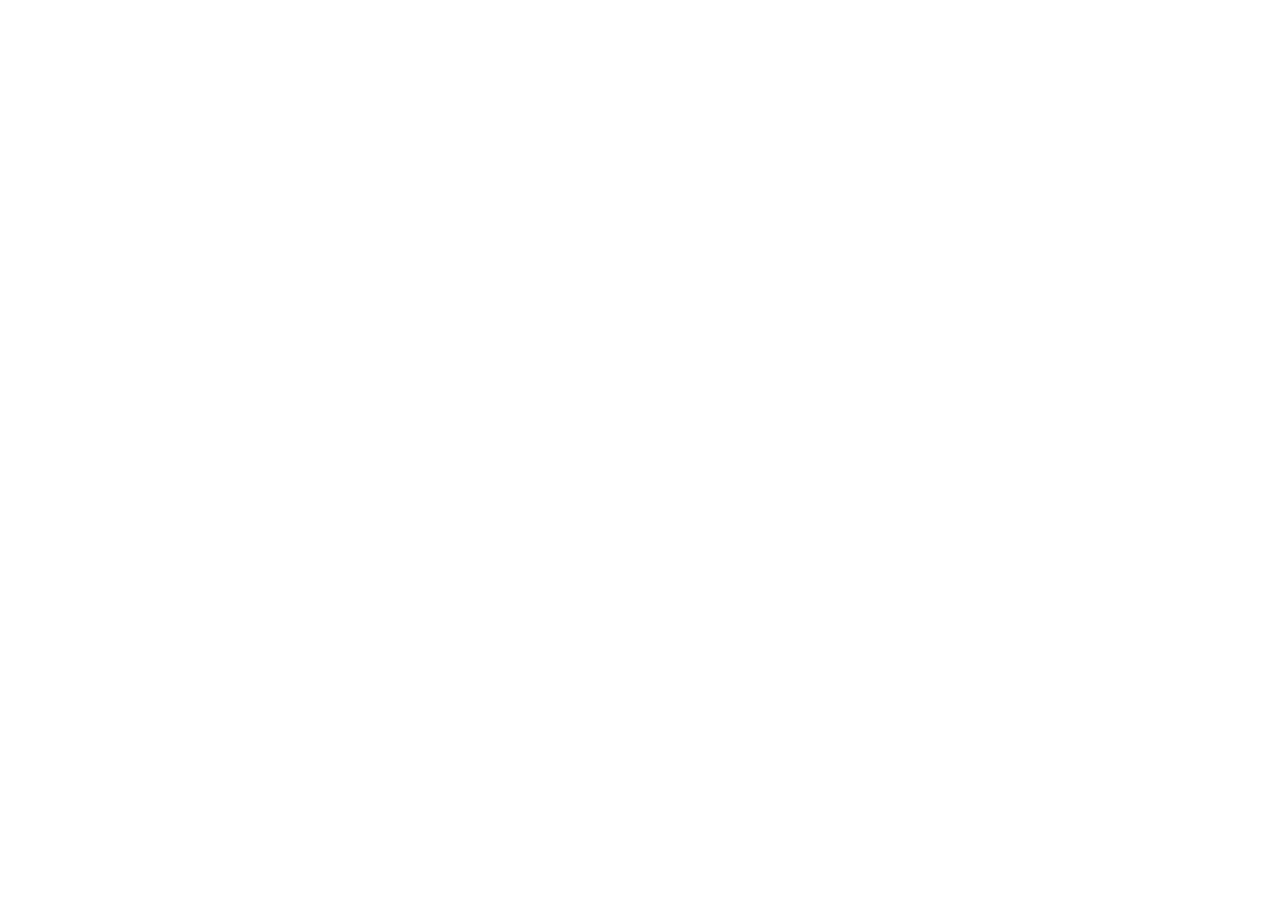
==== index.html @ 1e5301d8 "Build ClassMate student planner app" ====
<!doctype html>
<html lang="en">
  <head>
    <meta charset="utf-8">
    <meta name="viewport" content="width=device-width, initial-scale=1">
    <meta name="theme-color" content="#2f6f73">
    <title>ClassMate</title>
    <link rel="preconnect" href="https://fonts.googleapis.com">
    <link rel="preconnect" href="https://fonts.gstatic.com" crossorigin>
    <link href="https://fonts.googleapis.com/css2?family=Atkinson+Hyperlegible:wght@400;700&family=Plus+Jakarta+Sans:wght@500;600;700;800&display=swap" rel="stylesheet">
    <link rel="manifest" href="manifest.json">
    <link rel="stylesheet" href="styles.v13.css">
  </head>
  <body>
    <div id="app"></div>
    <script src="app.v13.js"></script>
    <script>
      if ("serviceWorker" in navigator) {
        navigator.serviceWorker.register("service-worker.js").then((registration) => registration.update());
      }
    </script>
  </body>
</html>
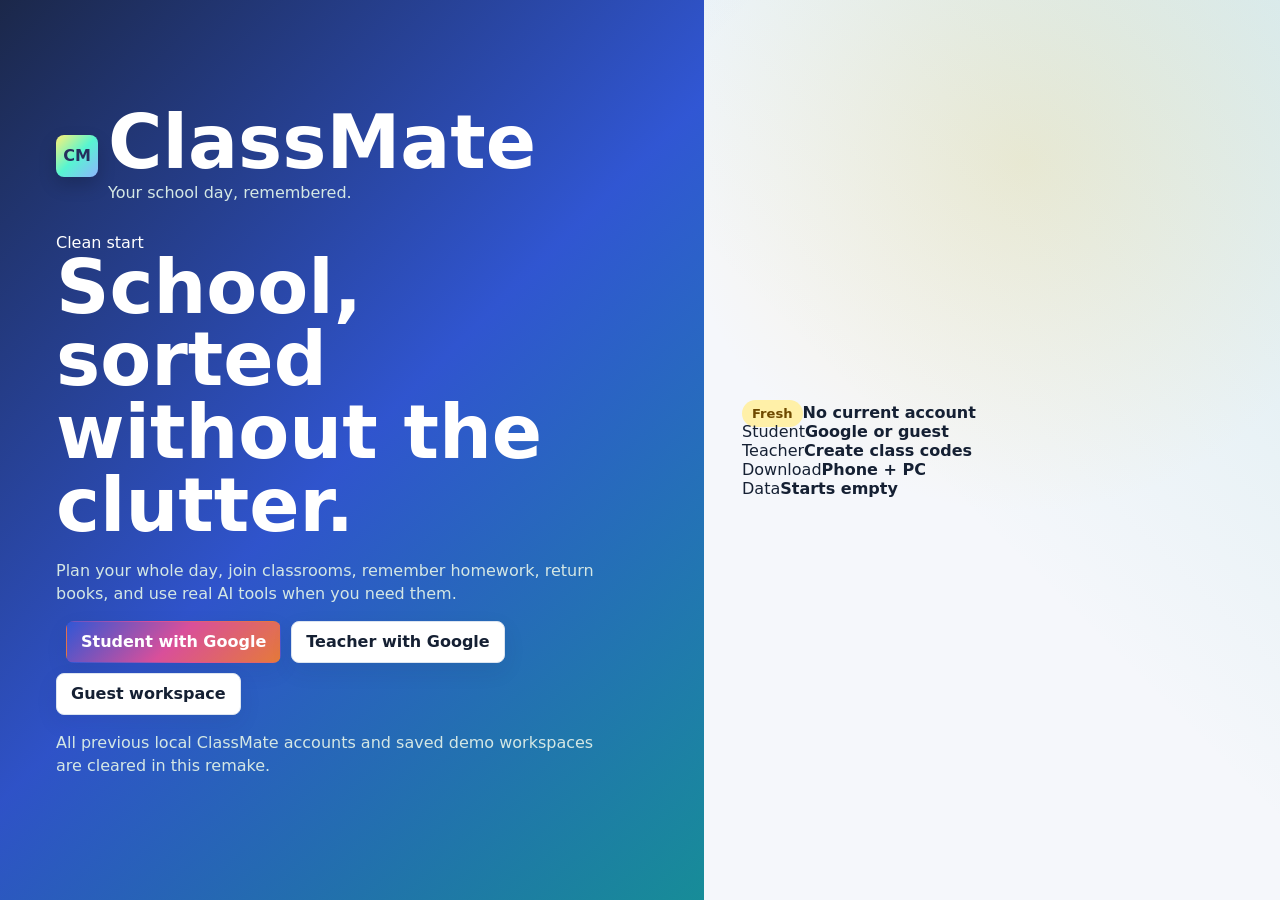
==== commit 8915999a: "Consolidate to canonical files and remove version-suffix sprawl The repo had accumulated a copy of e" ====
--- a/index.html
+++ b/index.html
@@ -3,21 +3,17 @@
   <head>
     <meta charset="utf-8">
     <meta name="viewport" content="width=device-width, initial-scale=1">
-    <meta name="theme-color" content="#2f6f73">
+    <meta name="theme-color" content="#0e6f74">
     <title>ClassMate</title>
     <link rel="preconnect" href="https://fonts.googleapis.com">
     <link rel="preconnect" href="https://fonts.gstatic.com" crossorigin>
     <link href="https://fonts.googleapis.com/css2?family=Atkinson+Hyperlegible:wght@400;700&family=Plus+Jakarta+Sans:wght@500;600;700;800&display=swap" rel="stylesheet">
     <link rel="manifest" href="manifest.json">
-    <link rel="stylesheet" href="styles.v13.css">
+    <link rel="stylesheet" href="styles.css">
   </head>
   <body>
     <div id="app"></div>
-    <script src="app.v13.js"></script>
-    <script>
-      if ("serviceWorker" in navigator) {
-        navigator.serviceWorker.register("service-worker.js").then((registration) => registration.update());
-      }
-    </script>
+    <script src="https://accounts.google.com/gsi/client" async defer></script>
+    <script src="app.js"></script>
   </body>
 </html>
--- a/styles.css
+++ b/styles.css
@@ -0,0 +1,744 @@
+:root {
+  --bg: #f5f7fb;
+  --paper: #ffffff;
+  --ink: #152033;
+  --muted: #667085;
+  --line: #dbe4f0;
+  --teal: #159a9c;
+  --teal-soft: #def7f3;
+  --coral: #e85d75;
+  --gold: #f5c542;
+  --blue: #3157d5;
+  --green: #1f9d68;
+  --lilac: #7357d8;
+  --pink: #d94f9a;
+  --orange: #e57a3a;
+  --shadow: 0 18px 38px rgba(24, 36, 58, 0.13);
+  --soft-shadow: 0 8px 22px rgba(24, 36, 58, 0.08);
+}
+
+* {
+  box-sizing: border-box;
+}
+
+body {
+  margin: 0;
+  min-height: 100vh;
+  background:
+    linear-gradient(135deg, rgba(49, 87, 213, 0.12), transparent 35%),
+    linear-gradient(225deg, rgba(21, 154, 156, 0.12), transparent 38%),
+    radial-gradient(circle at 80% 18%, rgba(245, 197, 66, 0.2), transparent 22rem),
+    var(--bg);
+  color: var(--ink);
+  font-family: "Plus Jakarta Sans", "Atkinson Hyperlegible", ui-sans-serif, system-ui, -apple-system, BlinkMacSystemFont, "Segoe UI", sans-serif;
+}
+
+button, input, select, textarea {
+  font: inherit;
+}
+
+button {
+  cursor: pointer;
+}
+
+.app {
+  min-height: 100vh;
+}
+
+.shell {
+  display: grid;
+  grid-template-columns: 230px minmax(0, 1fr);
+  min-height: 100vh;
+}
+
+.sidebar {
+  position: sticky;
+  top: 0;
+  height: 100vh;
+  padding: 20px 14px;
+  background:
+    linear-gradient(180deg, #17213c 0%, #29428f 52%, #137d82 100%);
+  color: #f7fbf8;
+}
+
+.brand {
+  display: flex;
+  align-items: center;
+  gap: 10px;
+  margin-bottom: 28px;
+}
+
+.logo {
+  display: grid;
+  place-items: center;
+  width: 42px;
+  height: 42px;
+  border-radius: 8px;
+  background: linear-gradient(135deg, #fff176, #57f5d1, #8eb5ff);
+  color: #25305d;
+  font-weight: 900;
+  box-shadow: 0 8px 18px rgba(0, 0, 0, 0.18);
+}
+
+.brand h1 {
+  margin: 0;
+  font-size: 1.18rem;
+}
+
+.brand p {
+  margin: 2px 0 0;
+  color: #d7e8ff;
+  font-size: 0.78rem;
+}
+
+.nav {
+  display: grid;
+  gap: 7px;
+}
+
+.nav button {
+  display: flex;
+  align-items: center;
+  justify-content: space-between;
+  width: 100%;
+  min-height: 44px;
+  padding: 10px 11px;
+  border: 0;
+  border-radius: 8px;
+  background: transparent;
+  color: #e5edff;
+  text-align: left;
+}
+
+.nav button.active, .nav button:hover {
+  background: rgba(255, 255, 255, 0.16);
+  color: #fff;
+  box-shadow: inset 0 0 0 1px rgba(255, 255, 255, 0.14);
+}
+
+.badge {
+  min-width: 24px;
+  padding: 2px 7px;
+  border-radius: 999px;
+  background: #fff176;
+  color: #6f4a00;
+  font-size: 0.75rem;
+  font-weight: 800;
+  text-align: center;
+}
+
+.main {
+  padding: 26px;
+}
+
+.topbar {
+  display: flex;
+  align-items: center;
+  justify-content: space-between;
+  gap: 16px;
+  margin-bottom: 22px;
+  padding: 18px;
+  border: 1px solid rgba(255, 255, 255, 0.75);
+  border-radius: 8px;
+  background: rgba(255, 255, 255, 0.72);
+  box-shadow: var(--soft-shadow);
+  backdrop-filter: blur(16px);
+}
+
+.topbar h2 {
+  margin: 0;
+  font-size: clamp(1.45rem, 3vw, 2.2rem);
+  letter-spacing: 0;
+  color: #1d2742;
+}
+
+.topbar p {
+  margin: 5px 0 0;
+  color: var(--muted);
+}
+
+.actions {
+  display: flex;
+  flex-wrap: wrap;
+  gap: 10px;
+}
+
+.btn {
+  min-height: 42px;
+  padding: 10px 14px;
+  border: 1px solid var(--line);
+  border-radius: 8px;
+  background: var(--paper);
+  color: var(--ink);
+  font-weight: 800;
+  box-shadow: var(--soft-shadow);
+  transition: transform 0.14s ease, box-shadow 0.14s ease, border-color 0.14s ease;
+}
+
+.btn:hover {
+  transform: translateY(-1px);
+  border-color: #b8cae6;
+  box-shadow: 0 12px 26px rgba(35, 48, 74, 0.12);
+}
+
+.btn.primary {
+  border-color: transparent;
+  background: linear-gradient(135deg, var(--blue), var(--pink), var(--orange));
+  color: #fff;
+}
+
+.btn.warn {
+  border-color: #f5d5cf;
+  background: #fff0ed;
+  color: #8b3324;
+}
+
+.btn.ghost {
+  background: transparent;
+}
+
+.grid {
+  display: grid;
+  grid-template-columns: repeat(12, minmax(0, 1fr));
+  gap: 18px;
+}
+
+.panel {
+  padding: 20px;
+  border: 1px solid var(--line);
+  border-radius: 8px;
+  background:
+    linear-gradient(180deg, rgba(255, 255, 255, 0.96), rgba(255, 251, 254, 0.94));
+  box-shadow: var(--shadow);
+  backdrop-filter: blur(14px);
+}
+
+.span-8 { grid-column: span 8; }
+.span-6 { grid-column: span 6; }
+.span-4 { grid-column: span 4; }
+.span-12 { grid-column: span 12; }
+
+.panel h3 {
+  margin: 0 0 12px;
+  font-size: 1.05rem;
+  color: #243155;
+}
+
+.muted {
+  color: var(--muted);
+}
+
+.stack {
+  display: grid;
+  gap: 12px;
+}
+
+.item {
+  display: grid;
+  gap: 5px;
+  padding: 13px;
+  border: 1px solid var(--line);
+  border-radius: 8px;
+  background: #ffffff;
+}
+
+.item-button {
+  width: 100%;
+  color: inherit;
+  text-align: left;
+}
+
+.item-button:hover {
+  border-color: #adc4ff;
+  background: #f2f6ff;
+}
+
+.row {
+  display: flex;
+  align-items: center;
+  justify-content: space-between;
+  gap: 12px;
+}
+
+.chips {
+  display: flex;
+  flex-wrap: wrap;
+  gap: 8px;
+}
+
+.chip {
+  padding: 6px 10px;
+  border-radius: 999px;
+  background: var(--teal-soft);
+  color: #205154;
+  font-size: 0.82rem;
+  font-weight: 750;
+}
+
+.chip.gold { background: #fff0a8; color: #6f4a00; }
+.chip.coral { background: #ffe1e7; color: #9d1f35; }
+.chip.blue { background: #e1e9ff; color: #203fa3; }
+.chip.green { background: #ddfbe8; color: #176339; }
+.chip:nth-child(4n) { background: #efe2ff; color: #5b2fad; }
+
+.chip-button {
+  border: 0;
+  appearance: none;
+}
+
+.chip-button.removable {
+  cursor: pointer;
+}
+
+.compact-btn {
+  min-height: 32px;
+  padding: 6px 10px;
+  box-shadow: none;
+}
+
+.hero {
+  display: grid;
+  grid-template-columns: 1.1fr 0.9fr;
+  height: 100svh;
+  min-height: 620px;
+  overflow: hidden;
+}
+
+.hero-copy {
+  display: flex;
+  flex-direction: column;
+  justify-content: center;
+  padding: clamp(24px, 5vw, 56px);
+  background:
+    linear-gradient(135deg, rgba(27, 39, 72, 0.98), rgba(49, 87, 213, 0.9), rgba(21, 154, 156, 0.86)),
+    linear-gradient(45deg, #17213c, #3157d5);
+  color: #fff;
+}
+
+.hero-copy h1 {
+  margin: 0;
+  max-width: 760px;
+  font-size: clamp(2.35rem, 5.8vw, 4.7rem);
+  line-height: 0.98;
+  letter-spacing: 0;
+}
+
+.hero-copy p {
+  max-width: 560px;
+  color: #d4e7e4;
+  font-size: 1rem;
+  line-height: 1.45;
+}
+
+.hero-card {
+  display: grid;
+  align-content: center;
+  gap: 12px;
+  min-height: 0;
+  padding: clamp(18px, 3.5vw, 38px);
+  overflow: hidden;
+}
+
+.hero-card .panel {
+  padding: 16px;
+}
+
+.hero-card .panel h3 {
+  margin-bottom: 10px;
+}
+
+.setup-steps {
+  display: grid;
+  gap: 8px;
+  counter-reset: step;
+}
+
+.setup-steps div {
+  position: relative;
+  padding: 10px 12px 10px 42px;
+  border: 1px solid var(--line);
+  border-radius: 8px;
+  background: var(--paper);
+  font-size: 0.92rem;
+}
+
+.setup-steps div::before {
+  counter-increment: step;
+  content: counter(step);
+  position: absolute;
+  left: 14px;
+  top: 10px;
+  display: grid;
+  place-items: center;
+  width: 22px;
+  height: 22px;
+  border-radius: 999px;
+  background: linear-gradient(135deg, var(--blue), var(--pink), var(--orange));
+  color: #fff;
+  font-size: 0.75rem;
+  font-weight: 850;
+}
+
+.form {
+  display: grid;
+  gap: 12px;
+}
+
+.studio-ai-form {
+  grid-template-columns: minmax(180px, 1.4fr) minmax(130px, 0.8fr) minmax(160px, 1fr) auto;
+  align-items: end;
+}
+
+.submission-form {
+  grid-template-columns: minmax(240px, 1fr) minmax(150px, 220px) auto;
+  align-items: end;
+}
+
+.class-form {
+  grid-template-columns: minmax(180px, 1fr) 110px 110px minmax(120px, 0.7fr) auto;
+  align-items: end;
+}
+
+.file-input {
+  position: absolute;
+  width: 1px;
+  height: 1px;
+  opacity: 0;
+  pointer-events: none;
+}
+
+.material-add {
+  display: grid;
+  grid-template-columns: minmax(0, 1fr) auto;
+  gap: 8px;
+  margin-top: 4px;
+}
+
+.field {
+  display: grid;
+  gap: 6px;
+}
+
+.field label {
+  color: var(--muted);
+  font-size: 0.82rem;
+  font-weight: 800;
+}
+
+.field input, .field select, .field textarea {
+  width: 100%;
+  min-height: 42px;
+  padding: 10px 12px;
+  border: 1px solid var(--line);
+  border-radius: 8px;
+  background: #fff;
+  color: var(--ink);
+  outline: none;
+}
+
+.field input:focus, .field select:focus, .field textarea:focus {
+  border-color: var(--blue);
+  box-shadow: 0 0 0 4px rgba(79, 124, 255, 0.12);
+}
+
+.field textarea {
+  min-height: 86px;
+  resize: vertical;
+}
+
+.segmented {
+  display: inline-flex;
+  gap: 4px;
+  padding: 4px;
+  border: 1px solid var(--line);
+  border-radius: 8px;
+  background: #eef4ff;
+}
+
+.segmented button {
+  min-height: 32px;
+  border: 0;
+  border-radius: 6px;
+  padding: 6px 10px;
+  background: transparent;
+  color: var(--muted);
+  font-weight: 800;
+}
+
+.segmented button.active {
+  background: var(--paper);
+  color: var(--blue);
+  box-shadow: var(--soft-shadow);
+}
+
+.timetable {
+  display: grid;
+  grid-template-columns: repeat(5, minmax(140px, 1fr));
+  gap: 8px;
+  overflow-x: auto;
+  padding-bottom: 4px;
+}
+
+.day {
+  min-width: 140px;
+  display: flex;
+  flex-direction: column;
+  gap: 6px;
+  padding: 9px;
+  border: 1px solid var(--line);
+  border-radius: 8px;
+  background: #fbfdff;
+}
+
+.day h4 {
+  margin: 0 0 2px;
+}
+
+.period {
+  padding: 7px 8px;
+  border-left: 4px solid var(--teal);
+  border-radius: 8px;
+  background: #fff;
+  margin-bottom: 0;
+  font-size: 0.82rem;
+  line-height: 1.25;
+}
+
+.bottom-nav {
+  display: none;
+}
+
+.modal-backdrop {
+  position: fixed;
+  inset: 0;
+  z-index: 10;
+  display: grid;
+  place-items: center;
+  padding: 18px;
+  background: rgba(8, 28, 30, 0.42);
+}
+
+.modal {
+  width: min(720px, 100%);
+  max-height: 88vh;
+  overflow: auto;
+  padding: 20px;
+  border-radius: 8px;
+  background: var(--paper);
+  box-shadow: 0 24px 70px rgba(0, 0, 0, 0.25);
+}
+
+.empty {
+  padding: 22px;
+  border: 1px dashed #b9ccc7;
+  border-radius: 8px;
+  color: var(--muted);
+  text-align: center;
+  background: #fbfdff;
+}
+
+.status-dot {
+  width: 10px;
+  height: 10px;
+  border-radius: 50%;
+  background: var(--green);
+}
+
+.game-word {
+  display: block;
+  font-size: 1.8rem;
+  letter-spacing: 0;
+  text-transform: uppercase;
+}
+
+.game-hud {
+  display: flex;
+  flex-wrap: wrap;
+  gap: 8px;
+  margin: 12px 0;
+}
+
+.game-meter {
+  height: 12px;
+  overflow: hidden;
+  border-radius: 999px;
+  background: #e8eef8;
+}
+
+.game-meter span {
+  display: block;
+  height: 100%;
+  border-radius: inherit;
+  background: linear-gradient(90deg, var(--blue), var(--pink), var(--orange), var(--gold));
+}
+
+.game-card {
+  display: grid;
+  gap: 16px;
+  padding: 20px;
+  border: 1px solid #f0d8ff;
+  border-radius: 8px;
+  background:
+    linear-gradient(135deg, rgba(255, 255, 255, 0.97), rgba(255, 244, 251, 0.96));
+  box-shadow: var(--soft-shadow);
+}
+
+.game-card > strong {
+  font-size: 1.42rem;
+}
+
+.game-mode {
+  width: fit-content;
+  padding: 6px 10px;
+  border-radius: 999px;
+  background: #fff0a8;
+  color: #6f4a00;
+  font-size: 0.78rem;
+  font-weight: 900;
+}
+
+.game-card-typed {
+  background: linear-gradient(135deg, #ffffff, #ecfdf5);
+}
+
+.game-card-binary {
+  background: linear-gradient(135deg, #ffffff, #eff6ff);
+}
+
+.game-card-move {
+  background: linear-gradient(135deg, #ffffff, #fff7ed);
+}
+
+.game-options {
+  display: grid;
+  grid-template-columns: repeat(2, minmax(0, 1fr));
+  gap: 10px;
+}
+
+.game-options .btn {
+  min-height: 58px;
+  justify-content: center;
+  background: #ffffff;
+}
+
+.game-options .btn:hover {
+  border-color: var(--blue);
+  background: #fff4fb;
+}
+
+.presentation-plan {
+  display: grid;
+  gap: 12px;
+  margin-top: 14px;
+}
+
+.slide-list {
+  display: grid;
+  grid-template-columns: repeat(2, minmax(0, 1fr));
+  gap: 10px;
+}
+
+.binary {
+  grid-template-columns: repeat(2, minmax(0, 1fr));
+}
+
+.true-btn {
+  border-color: #b7f7cd;
+  background: #dcfce7;
+  color: #166534;
+}
+
+.false-btn {
+  border-color: #fecdd3;
+  background: #ffe4e6;
+  color: #9f1239;
+}
+
+.move-btn {
+  border-color: #fed7aa;
+  background: #fff7ed;
+}
+
+@media (max-width: 900px) {
+  .shell {
+    grid-template-columns: 1fr;
+  }
+
+  .sidebar {
+    display: none;
+  }
+
+  .main {
+    padding: 18px 14px 86px;
+  }
+
+  .topbar {
+    align-items: flex-start;
+    flex-direction: column;
+  }
+
+  .grid {
+    grid-template-columns: 1fr;
+  }
+
+  .span-8, .span-6, .span-4, .span-12 {
+    grid-column: span 1;
+  }
+
+  .hero {
+    grid-template-columns: 1fr;
+  }
+
+  .hero-copy {
+    min-height: 42vh;
+  }
+
+  .bottom-nav {
+    position: fixed;
+    left: 0;
+    right: 0;
+    bottom: 0;
+    z-index: 9;
+    display: grid;
+    grid-template-columns: repeat(5, 1fr);
+    gap: 4px;
+    padding: 8px;
+    border-top: 1px solid var(--line);
+    background: rgba(255, 255, 255, 0.96);
+    backdrop-filter: blur(12px);
+  }
+
+  .bottom-nav button {
+    min-height: 48px;
+    border: 0;
+    border-radius: 8px;
+    background: transparent;
+    color: var(--muted);
+    font-size: 0.76rem;
+    font-weight: 800;
+  }
+
+  .bottom-nav button.active {
+    background: var(--teal-soft);
+    color: var(--teal);
+  }
+}
+
+@media (max-width: 560px) {
+  .actions, .row {
+    align-items: stretch;
+    flex-direction: column;
+  }
+
+  .btn {
+    width: 100%;
+  }
+
+  .game-options {
+    grid-template-columns: 1fr;
+  }
+
+  .studio-ai-form, .submission-form, .class-form, .slide-list {
+    grid-template-columns: 1fr;
+  }
+}
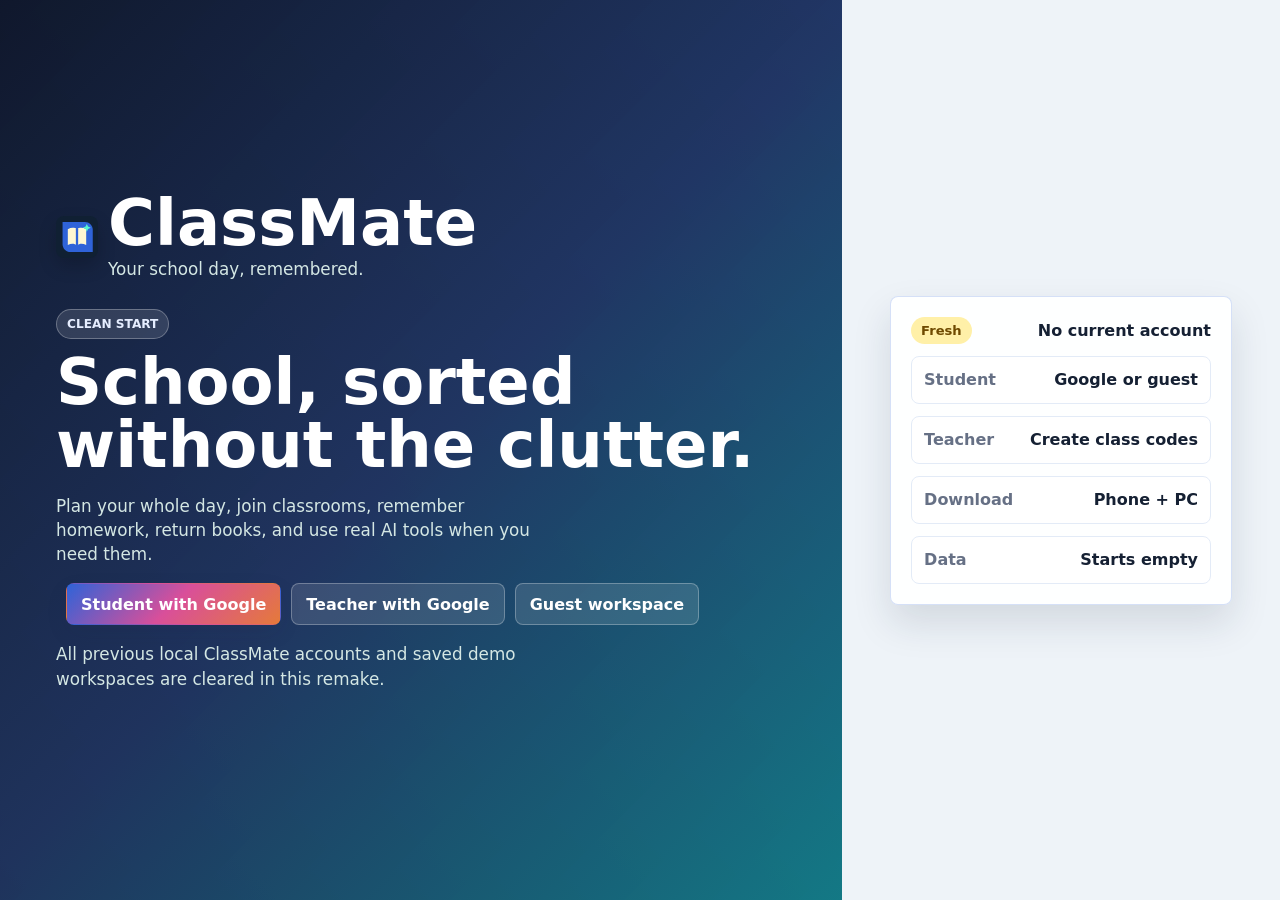
==== commit 69866956: "Secure workspace sync" ====
--- a/index.html
+++ b/index.html
@@ -5,9 +5,6 @@
     <meta name="viewport" content="width=device-width, initial-scale=1">
     <meta name="theme-color" content="#0e6f74">
     <title>ClassMate</title>
-    <link rel="preconnect" href="https://fonts.googleapis.com">
-    <link rel="preconnect" href="https://fonts.gstatic.com" crossorigin>
-    <link href="https://fonts.googleapis.com/css2?family=Atkinson+Hyperlegible:wght@400;700&family=Plus+Jakarta+Sans:wght@500;600;700;800&display=swap" rel="stylesheet">
     <link rel="manifest" href="manifest.json">
     <link rel="stylesheet" href="styles.css">
   </head>
--- a/styles.css
+++ b/styles.css
@@ -1,14 +1,14 @@
 :root {
-  --bg: #f5f7fb;
+  --bg: #eef3f8;
   --paper: #ffffff;
   --ink: #152033;
   --muted: #667085;
   --line: #dbe4f0;
-  --teal: #159a9c;
-  --teal-soft: #def7f3;
+  --teal: #127f86;
+  --teal-soft: #dff7f4;
   --coral: #e85d75;
   --gold: #f5c542;
-  --blue: #3157d5;
+  --blue: #2f63d8;
   --green: #1f9d68;
   --lilac: #7357d8;
   --pink: #d94f9a;
@@ -25,9 +25,8 @@
   margin: 0;
   min-height: 100vh;
   background:
-    linear-gradient(135deg, rgba(49, 87, 213, 0.12), transparent 35%),
-    linear-gradient(225deg, rgba(21, 154, 156, 0.12), transparent 38%),
-    radial-gradient(circle at 80% 18%, rgba(245, 197, 66, 0.2), transparent 22rem),
+    linear-gradient(135deg, rgba(47, 99, 216, 0.11), transparent 35%),
+    linear-gradient(225deg, rgba(18, 127, 134, 0.11), transparent 38%),
     var(--bg);
   color: var(--ink);
   font-family: "Plus Jakarta Sans", "Atkinson Hyperlegible", ui-sans-serif, system-ui, -apple-system, BlinkMacSystemFont, "Segoe UI", sans-serif;
@@ -57,7 +56,7 @@
   height: 100vh;
   padding: 20px 14px;
   background:
-    linear-gradient(180deg, #17213c 0%, #29428f 52%, #137d82 100%);
+    linear-gradient(180deg, #111827 0%, #20345f 52%, #0e6f74 100%);
   color: #f7fbf8;
 }
 
@@ -68,16 +67,42 @@
   margin-bottom: 28px;
 }
 
+.sidebar-brand {
+  margin-bottom: 20px;
+}
+
 .logo {
   display: grid;
   place-items: center;
   width: 42px;
   height: 42px;
   border-radius: 8px;
-  background: linear-gradient(135deg, #fff176, #57f5d1, #8eb5ff);
-  color: #25305d;
-  font-weight: 900;
+  background: #102033;
   box-shadow: 0 8px 18px rgba(0, 0, 0, 0.18);
+  overflow: hidden;
+}
+
+.logo svg {
+  width: 100%;
+  height: 100%;
+}
+
+.logo-bg {
+  fill: #2f63d8;
+}
+
+.logo-book {
+  fill: #fff7d1;
+}
+
+.logo-line {
+  stroke: #2f63d8;
+  stroke-width: 3.5;
+  stroke-linecap: round;
+}
+
+.logo-spark {
+  fill: #57f5d1;
 }
 
 .brand h1 {
@@ -93,7 +118,20 @@
 
 .nav {
   display: grid;
-  gap: 7px;
+  gap: 12px;
+}
+
+.nav-group {
+  display: grid;
+  gap: 6px;
+}
+
+.nav-group > span {
+  padding: 0 10px;
+  color: #9fb7d7;
+  font-size: 0.7rem;
+  font-weight: 900;
+  text-transform: uppercase;
 }
 
 .nav button {
@@ -157,6 +195,21 @@
   color: var(--muted);
 }
 
+.app-notice {
+  display: flex;
+  align-items: center;
+  justify-content: space-between;
+  gap: 12px;
+  margin-bottom: 14px;
+  padding: 10px 12px;
+  border: 1px solid #bfe7df;
+  border-radius: 8px;
+  background: #eefbf8;
+  color: #0f5f61;
+  font-weight: 850;
+  box-shadow: var(--soft-shadow);
+}
+
 .actions {
   display: flex;
   flex-wrap: wrap;
@@ -193,6 +246,13 @@
   color: #8b3324;
 }
 
+.btn.quiet {
+  border-color: rgba(255, 255, 255, 0.28);
+  background: rgba(255, 255, 255, 0.12);
+  color: #fff;
+  box-shadow: none;
+}
+
 .btn.ghost {
   background: transparent;
 }
@@ -226,6 +286,10 @@
 
 .muted {
   color: var(--muted);
+}
+
+.light {
+  color: #dbeafe;
 }
 
 .stack {
@@ -298,10 +362,15 @@
 
 .hero {
   display: grid;
-  grid-template-columns: 1.1fr 0.9fr;
+  grid-template-columns: minmax(0, 1.05fr) minmax(320px, 0.65fr);
   height: 100svh;
-  min-height: 620px;
+  min-height: 560px;
   overflow: hidden;
+}
+
+.remake-hero {
+  grid-template-columns: minmax(0, 1fr) minmax(300px, 0.52fr);
+  background: #eef3f8;
 }
 
 .hero-copy {
@@ -310,73 +379,89 @@
   justify-content: center;
   padding: clamp(24px, 5vw, 56px);
   background:
-    linear-gradient(135deg, rgba(27, 39, 72, 0.98), rgba(49, 87, 213, 0.9), rgba(21, 154, 156, 0.86)),
-    linear-gradient(45deg, #17213c, #3157d5);
+    linear-gradient(135deg, rgba(15, 23, 42, 0.98), rgba(32, 52, 95, 0.94), rgba(18, 127, 134, 0.9)),
+    linear-gradient(45deg, #111827, #2f63d8);
   color: #fff;
 }
 
 .hero-copy h1 {
   margin: 0;
   max-width: 760px;
-  font-size: clamp(2.35rem, 5.8vw, 4.7rem);
+  font-size: clamp(2.35rem, 5vw, 4.65rem);
   line-height: 0.98;
   letter-spacing: 0;
 }
 
 .hero-copy p {
-  max-width: 560px;
+  max-width: 500px;
   color: #d4e7e4;
-  font-size: 1rem;
+  font-size: 1.05rem;
   line-height: 1.45;
 }
 
+.eyebrow {
+  width: fit-content;
+  margin-bottom: 12px;
+  padding: 7px 10px;
+  border: 1px solid rgba(255, 255, 255, 0.28);
+  border-radius: 999px;
+  background: rgba(255, 255, 255, 0.12);
+  color: #e5edff;
+  font-size: 0.76rem;
+  font-weight: 900;
+  text-transform: uppercase;
+}
+
 .hero-card {
   display: grid;
   align-content: center;
+  min-height: 0;
+  padding: clamp(22px, 4vw, 48px);
+  overflow: hidden;
+}
+
+.start-preview {
+  display: grid;
   gap: 12px;
-  min-height: 0;
-  padding: clamp(18px, 3.5vw, 38px);
-  overflow: hidden;
-}
-
-.hero-card .panel {
-  padding: 16px;
-}
-
-.hero-card .panel h3 {
-  margin-bottom: 10px;
-}
-
-.setup-steps {
-  display: grid;
-  gap: 8px;
-  counter-reset: step;
-}
-
-.setup-steps div {
-  position: relative;
-  padding: 10px 12px 10px 42px;
+  width: min(360px, 100%);
+  padding: 20px;
   border: 1px solid var(--line);
   border-radius: 8px;
-  background: var(--paper);
-  font-size: 0.92rem;
-}
-
-.setup-steps div::before {
-  counter-increment: step;
-  content: counter(step);
-  position: absolute;
-  left: 14px;
-  top: 10px;
-  display: grid;
-  place-items: center;
-  width: 22px;
-  height: 22px;
-  border-radius: 999px;
-  background: linear-gradient(135deg, var(--blue), var(--pink), var(--orange));
-  color: #fff;
-  font-size: 0.75rem;
-  font-weight: 850;
+  background: rgba(255, 255, 255, 0.88);
+  box-shadow: var(--shadow);
+  backdrop-filter: blur(14px);
+}
+
+.remake-preview {
+  border-color: rgba(47, 99, 216, 0.2);
+  background: rgba(255, 255, 255, 0.94);
+}
+
+.preview-top, .preview-row {
+  display: flex;
+  align-items: center;
+  justify-content: space-between;
+  gap: 12px;
+}
+
+.preview-row {
+  min-height: 48px;
+  padding: 10px 12px;
+  border: 1px solid #e3ebf7;
+  border-radius: 8px;
+  background: #fff;
+}
+
+.clean-state-panel {
+  display: flex;
+  align-items: center;
+  justify-content: space-between;
+  gap: 14px;
+}
+
+.preview-row span {
+  color: var(--muted);
+  font-weight: 800;
 }
 
 .form {
@@ -395,8 +480,79 @@
 }
 
 .class-form {
-  grid-template-columns: minmax(180px, 1fr) 110px 110px minmax(120px, 0.7fr) auto;
+  grid-template-columns: minmax(160px, 1fr) 92px 140px 92px 120px auto;
   align-items: end;
+}
+
+.activity-form, .document-form, .holiday-form, .library-form, .checkin-form {
+  grid-template-columns: minmax(170px, 1fr) minmax(150px, 0.8fr) minmax(130px, 0.6fr) minmax(120px, 0.5fr) auto;
+  align-items: end;
+  margin-bottom: 14px;
+}
+
+.group-form, .project-form, .template-form, .settings-form, .reminder-time-form, .classroom-form {
+  grid-template-columns: minmax(180px, 1fr) minmax(120px, 180px) auto;
+  align-items: end;
+}
+
+.template-form {
+  grid-template-columns: minmax(180px, 1fr) minmax(160px, 220px) minmax(180px, 1fr) auto;
+}
+
+.settings-form {
+  grid-template-columns: repeat(2, minmax(0, 1fr));
+}
+
+.settings-form .btn {
+  width: fit-content;
+}
+
+.sheet-tabs {
+  display: flex;
+  gap: 8px;
+  margin: -4px 0 18px;
+  overflow-x: auto;
+  padding-bottom: 4px;
+}
+
+.sheet-tabs button {
+  min-height: 38px;
+  padding: 8px 12px;
+  border: 1px solid var(--line);
+  border-radius: 8px;
+  background: rgba(255, 255, 255, 0.86);
+  color: var(--muted);
+  font-weight: 850;
+  white-space: nowrap;
+}
+
+.sheet-tabs button.active {
+  border-color: #7db4ff;
+  background: #e7f0ff;
+  color: var(--blue);
+}
+
+.holiday-grid {
+  display: grid;
+  grid-template-columns: repeat(3, minmax(0, 1fr));
+  gap: 12px;
+}
+
+.google-signin {
+  min-height: 42px;
+}
+
+.auth-note {
+  display: inline-flex;
+  align-items: center;
+  min-height: 42px;
+  padding: 8px 12px;
+  border: 1px solid rgba(255, 255, 255, 0.32);
+  border-radius: 8px;
+  color: #e5edff;
+  background: rgba(255, 255, 255, 0.12);
+  font-size: 0.84rem;
+  font-weight: 800;
 }
 
 .file-input {
@@ -439,6 +595,36 @@
 .field input:focus, .field select:focus, .field textarea:focus {
   border-color: var(--blue);
   box-shadow: 0 0 0 4px rgba(79, 124, 255, 0.12);
+}
+
+.field.invalid input,
+.field.invalid select,
+.field.invalid textarea {
+  border-color: var(--coral);
+  background: #fff7f8;
+  box-shadow: 0 0 0 4px rgba(232, 93, 117, 0.14);
+}
+
+.field.attention input,
+.field.attention select,
+.field.attention textarea {
+  box-shadow: 0 0 0 4px rgba(245, 197, 66, 0.22);
+}
+
+.form-message {
+  min-height: 20px;
+  margin-top: 8px;
+  color: var(--muted);
+  font-size: 0.88rem;
+  font-weight: 800;
+}
+
+.form-message.error {
+  color: #a33a4d;
+}
+
+.form-message.success {
+  color: var(--green);
 }
 
 .field textarea {
@@ -528,6 +714,17 @@
   box-shadow: 0 24px 70px rgba(0, 0, 0, 0.25);
 }
 
+.tutorial {
+  width: min(860px, 100%);
+}
+
+.tutorial-grid {
+  display: grid;
+  grid-template-columns: repeat(2, minmax(0, 1fr));
+  gap: 12px;
+  margin: 14px 0;
+}
+
 .empty {
   padding: 22px;
   border: 1px dashed #b9ccc7;
@@ -626,6 +823,30 @@
   background: #fff4fb;
 }
 
+.game-style-list {
+  display: grid;
+  gap: 8px;
+  margin-top: 14px;
+}
+
+.mini-game {
+  display: flex;
+  justify-content: space-between;
+  gap: 10px;
+  padding: 10px 12px;
+  border: 1px solid var(--line);
+  border-radius: 8px;
+  background: #f8fbff;
+  color: var(--muted);
+  font-size: 0.86rem;
+}
+
+.mini-game.active {
+  border-color: #8bb6ff;
+  background: #ecf4ff;
+  color: var(--blue);
+}
+
 .presentation-plan {
   display: grid;
   gap: 12px;
@@ -690,7 +911,12 @@
   }
 
   .hero-copy {
-    min-height: 42vh;
+    min-height: 52vh;
+  }
+
+  .hero-card {
+    align-content: start;
+    padding-top: 18px;
   }
 
   .bottom-nav {
@@ -699,9 +925,9 @@
     right: 0;
     bottom: 0;
     z-index: 9;
-    display: grid;
-    grid-template-columns: repeat(5, 1fr);
+    display: flex;
     gap: 4px;
+    overflow-x: auto;
     padding: 8px;
     border-top: 1px solid var(--line);
     background: rgba(255, 255, 255, 0.96);
@@ -709,6 +935,8 @@
   }
 
   .bottom-nav button {
+    flex: 0 0 auto;
+    min-width: 78px;
     min-height: 48px;
     border: 0;
     border-radius: 8px;
@@ -725,7 +953,7 @@
 }
 
 @media (max-width: 560px) {
-  .actions, .row {
+  .actions, .row, .app-notice, .clean-state-panel {
     align-items: stretch;
     flex-direction: column;
   }
@@ -738,7 +966,11 @@
     grid-template-columns: 1fr;
   }
 
-  .studio-ai-form, .submission-form, .class-form, .slide-list {
+  .studio-ai-form, .submission-form, .class-form, .slide-list,
+  .activity-form, .document-form, .holiday-form, .library-form,
+  .checkin-form, .group-form, .project-form, .template-form, .settings-form, .reminder-time-form,
+  .classroom-form,
+  .holiday-grid, .tutorial-grid {
     grid-template-columns: 1fr;
   }
 }
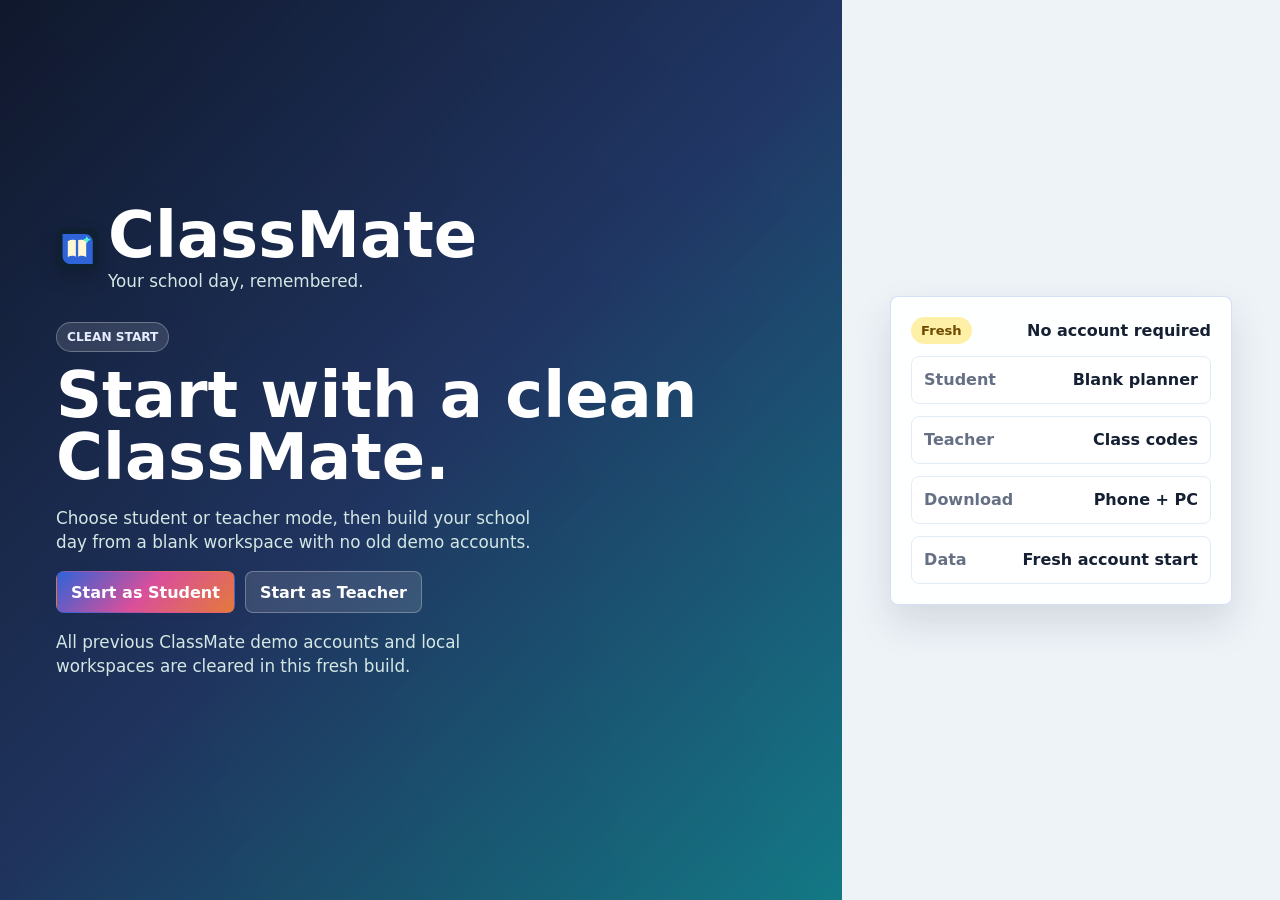
==== commit 36fec1bb: "Remove Google sign-in for fresh local start" ====
--- a/index.html
+++ b/index.html
@@ -10,7 +10,6 @@
   </head>
   <body>
     <div id="app"></div>
-    <script src="https://accounts.google.com/gsi/client" async defer></script>
     <script src="app.js"></script>
   </body>
 </html>
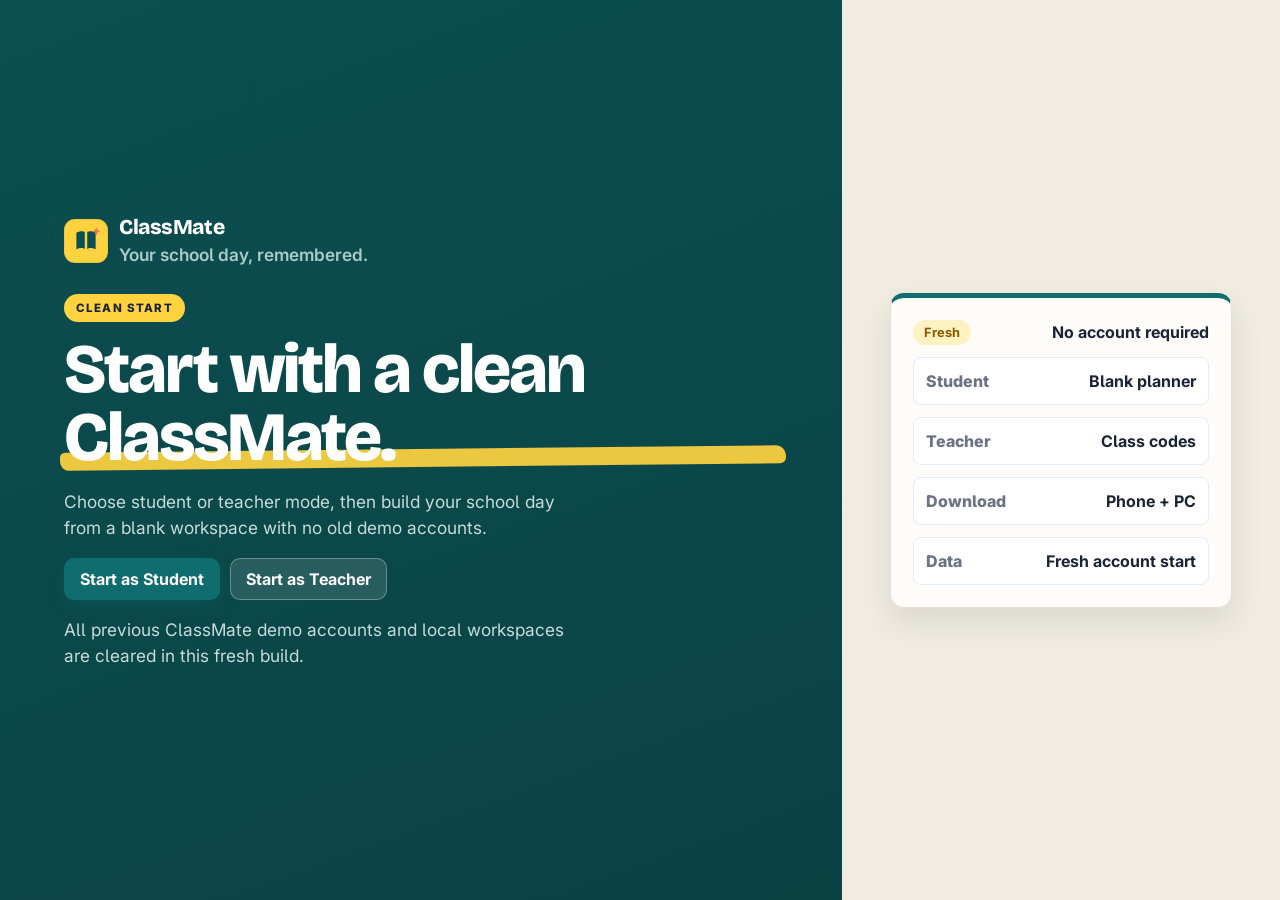
==== commit 9d00e6b5: "Studio UI pass: friendly study-planner look (highlighter motif) Key (if any) kept in gitignored .env" ====
--- a/index.html
+++ b/index.html
@@ -3,9 +3,12 @@
   <head>
     <meta charset="utf-8">
     <meta name="viewport" content="width=device-width, initial-scale=1">
-    <meta name="theme-color" content="#0e6f74">
+    <meta name="theme-color" content="#0f6d6f">
     <title>ClassMate</title>
     <link rel="manifest" href="manifest.json">
+    <link rel="preconnect" href="https://fonts.googleapis.com">
+    <link rel="preconnect" href="https://fonts.gstatic.com" crossorigin>
+    <link rel="stylesheet" href="https://fonts.googleapis.com/css2?family=Bricolage+Grotesque:opsz,wght@12..96,500;12..96,600;12..96,700;12..96,800&family=Inter:wght@400;500;600;700;800&display=swap">
     <link rel="stylesheet" href="styles.css">
   </head>
   <body>
--- a/styles.css
+++ b/styles.css
@@ -1,20 +1,41 @@
+/* ClassMate — a student's planner.
+   Identity: warm notebook paper, ink, one teal "pen" + one yellow highlighter.
+   Signature: the highlighter swipe (behind active nav + under section headings)
+   and the red-margin rule borrowed from a ruled school notebook. */
 :root {
-  --bg: #eef3f8;
-  --paper: #ffffff;
-  --ink: #152033;
-  --muted: #667085;
-  --line: #dbe4f0;
-  --teal: #127f86;
-  --teal-soft: #dff7f4;
-  --coral: #e85d75;
-  --gold: #f5c542;
-  --blue: #2f63d8;
-  --green: #1f9d68;
-  --lilac: #7357d8;
-  --pink: #d94f9a;
-  --orange: #e57a3a;
-  --shadow: 0 18px 38px rgba(24, 36, 58, 0.13);
-  --soft-shadow: 0 8px 22px rgba(24, 36, 58, 0.08);
+  --bg: #f0ece1;            /* desk / softboard tone behind the paper */
+  --paper: #fdfcf8;         /* warm notebook paper (not cold white, not cream-cliche) */
+  --paper-2: #f7f4ea;       /* recessed paper */
+  --ink: #1b2436;           /* pen-ink near-navy */
+  --ink-soft: #3a4660;
+  --muted: #6b7385;
+  --line: #e6e0d2;          /* faint ruled line */
+  --line-strong: #d8d0bd;
+
+  --teal: #0f6d6f;          /* the pen — primary action + brand */
+  --teal-deep: #0a5052;
+  --teal-soft: #d9efed;
+  --hi: #ffd23f;            /* the highlighter — the one true accent */
+  --hi-soft: #fff2c2;
+  --coral: #ef6f5e;         /* red marker — warnings / urgent */
+  --coral-soft: #ffe1da;
+  --green: #2f9e6a;
+  --green-soft: #d8f3e3;
+  --blue: #3563c9;
+  --blue-soft: #dde7fb;
+
+  /* legacy aliases kept so existing markup classes still resolve */
+  --gold: var(--hi);
+  --pink: var(--coral);
+  --orange: var(--coral);
+  --lilac: var(--teal);
+
+  --shadow: 0 14px 30px rgba(27, 36, 54, 0.10);
+  --soft-shadow: 0 4px 12px rgba(27, 36, 54, 0.07);
+  --radius: 14px;
+  --radius-sm: 10px;
+  --display: "Bricolage Grotesque", "Inter", ui-sans-serif, system-ui, sans-serif;
+  --body: "Inter", ui-sans-serif, system-ui, -apple-system, BlinkMacSystemFont, "Segoe UI", sans-serif;
 }
 
 * {
@@ -25,11 +46,19 @@
   margin: 0;
   min-height: 100vh;
   background:
-    linear-gradient(135deg, rgba(47, 99, 216, 0.11), transparent 35%),
-    linear-gradient(225deg, rgba(18, 127, 134, 0.11), transparent 38%),
+    radial-gradient(1200px 600px at 88% -8%, var(--hi-soft) 0%, transparent 46%),
+    radial-gradient(900px 520px at -6% 108%, var(--teal-soft) 0%, transparent 50%),
     var(--bg);
   color: var(--ink);
-  font-family: "Plus Jakarta Sans", "Atkinson Hyperlegible", ui-sans-serif, system-ui, -apple-system, BlinkMacSystemFont, "Segoe UI", sans-serif;
+  font-family: var(--body);
+  font-feature-settings: "cv05" 1, "ss01" 1;
+  -webkit-font-smoothing: antialiased;
+  text-rendering: optimizeLegibility;
+}
+
+h1, h2, h3, h4, .brand h1, .game-word {
+  font-family: var(--display);
+  letter-spacing: -0.01em;
 }
 
 button, input, select, textarea {
@@ -54,17 +83,20 @@
   position: sticky;
   top: 0;
   height: 100vh;
-  padding: 20px 14px;
-  background:
-    linear-gradient(180deg, #111827 0%, #20345f 52%, #0e6f74 100%);
-  color: #f7fbf8;
+  padding: 22px 14px;
+  background: var(--teal-deep);
+  background-image:
+    linear-gradient(180deg, #0c4f51 0%, #0a4244 100%);
+  color: #eaf4f2;
+  border-right: 1px solid rgba(0, 0, 0, 0.2);
+  box-shadow: inset -1px 0 0 rgba(255, 255, 255, 0.05);
 }
 
 .brand {
   display: flex;
   align-items: center;
-  gap: 10px;
-  margin-bottom: 28px;
+  gap: 11px;
+  margin-bottom: 26px;
 }
 
 .sidebar-brand {
@@ -74,11 +106,11 @@
 .logo {
   display: grid;
   place-items: center;
-  width: 42px;
-  height: 42px;
-  border-radius: 8px;
-  background: #102033;
-  box-shadow: 0 8px 18px rgba(0, 0, 0, 0.18);
+  width: 44px;
+  height: 44px;
+  border-radius: 11px;
+  background: var(--hi);
+  box-shadow: 0 6px 14px rgba(10, 66, 68, 0.35), inset 0 0 0 1px rgba(0, 0, 0, 0.06);
   overflow: hidden;
 }
 
@@ -88,32 +120,35 @@
 }
 
 .logo-bg {
-  fill: #2f63d8;
+  fill: transparent;
 }
 
 .logo-book {
-  fill: #fff7d1;
+  fill: var(--teal-deep);
 }
 
 .logo-line {
-  stroke: #2f63d8;
+  stroke: var(--hi);
   stroke-width: 3.5;
   stroke-linecap: round;
 }
 
 .logo-spark {
-  fill: #57f5d1;
+  fill: var(--coral);
 }
 
 .brand h1 {
   margin: 0;
-  font-size: 1.18rem;
+  font-size: 1.32rem;
+  font-weight: 800;
+  letter-spacing: -0.02em;
 }
 
 .brand p {
   margin: 2px 0 0;
-  color: #d7e8ff;
-  font-size: 0.78rem;
+  color: rgba(217, 239, 237, 0.72);
+  font-size: 0.76rem;
+  font-weight: 600;
 }
 
 .nav {
@@ -128,71 +163,142 @@
 
 .nav-group > span {
   padding: 0 10px;
-  color: #9fb7d7;
-  font-size: 0.7rem;
-  font-weight: 900;
+  color: rgba(217, 239, 237, 0.5);
+  font-size: 0.67rem;
+  font-weight: 800;
+  letter-spacing: 0.12em;
   text-transform: uppercase;
 }
 
 .nav button {
+  position: relative;
   display: flex;
   align-items: center;
   justify-content: space-between;
   width: 100%;
   min-height: 44px;
-  padding: 10px 11px;
+  padding: 10px 12px;
   border: 0;
-  border-radius: 8px;
+  border-radius: 10px;
   background: transparent;
-  color: #e5edff;
+  color: rgba(234, 244, 242, 0.82);
+  font-weight: 600;
   text-align: left;
-}
-
-.nav button.active, .nav button:hover {
+  transition: background 0.14s ease, color 0.14s ease;
+}
+
+.nav button > span:first-child {
+  position: relative;
+  z-index: 1;
+}
+
+.nav button:hover {
+  background: rgba(255, 255, 255, 0.08);
+  color: #fff;
+}
+
+/* Signature: the active tab is "highlighted" — a marker swipe behind the label */
+.nav button.active {
+  color: #fff;
+  background: rgba(255, 255, 255, 0.06);
+  font-weight: 700;
+}
+
+.nav button.active > span:first-child::before {
+  content: "";
+  position: absolute;
+  left: -3px;
+  right: -5px;
+  bottom: 1px;
+  height: 0.62em;
+  z-index: -1;
+  background: var(--hi);
+  border-radius: 3px 7px 5px 8px;
+  transform: rotate(-0.6deg);
+  opacity: 0.9;
+}
+
+.nav button.active > span:first-child {
+  color: var(--ink);
+}
+
+.badge {
+  min-width: 22px;
+  padding: 2px 7px;
+  border-radius: 999px;
   background: rgba(255, 255, 255, 0.16);
   color: #fff;
-  box-shadow: inset 0 0 0 1px rgba(255, 255, 255, 0.14);
-}
-
-.badge {
-  min-width: 24px;
-  padding: 2px 7px;
-  border-radius: 999px;
-  background: #fff176;
-  color: #6f4a00;
-  font-size: 0.75rem;
+  font-size: 0.72rem;
   font-weight: 800;
   text-align: center;
 }
 
+.nav button.active .badge {
+  background: var(--ink);
+  color: var(--hi);
+}
+
 .main {
   padding: 26px;
 }
 
 .topbar {
+  position: relative;
   display: flex;
   align-items: center;
   justify-content: space-between;
   gap: 16px;
   margin-bottom: 22px;
-  padding: 18px;
-  border: 1px solid rgba(255, 255, 255, 0.75);
-  border-radius: 8px;
-  background: rgba(255, 255, 255, 0.72);
+  padding: 20px 22px 20px 26px;
+  border: 1px solid var(--line);
+  border-radius: var(--radius);
+  background: var(--paper);
   box-shadow: var(--soft-shadow);
-  backdrop-filter: blur(16px);
+  overflow: hidden;
+}
+
+/* notebook margin rule down the left edge */
+.topbar::before {
+  content: "";
+  position: absolute;
+  left: 0;
+  top: 0;
+  bottom: 0;
+  width: 6px;
+  background: var(--teal);
 }
 
 .topbar h2 {
+  position: relative;
+  isolation: isolate;
   margin: 0;
-  font-size: clamp(1.45rem, 3vw, 2.2rem);
-  letter-spacing: 0;
-  color: #1d2742;
+  font-size: clamp(1.7rem, 3.4vw, 2.5rem);
+  font-weight: 800;
+  letter-spacing: -0.025em;
+  color: var(--ink);
+  width: fit-content;
+}
+
+/* Signature: highlighter swipe under the page title */
+.topbar h2::after {
+  content: "";
+  position: absolute;
+  left: -2px;
+  right: -6px;
+  bottom: 0.06em;
+  height: 0.36em;
+  z-index: -1;
+  background: var(--hi);
+  border-radius: 4px 8px 5px 7px;
+  transform: rotate(-0.5deg);
+  opacity: 0.95;
 }
 
 .topbar p {
-  margin: 5px 0 0;
+  margin: 6px 0 0;
   color: var(--muted);
+  font-size: 0.96rem;
+  max-width: 62ch;
 }
 
 .app-notice {
@@ -201,12 +307,13 @@
   justify-content: space-between;
   gap: 12px;
   margin-bottom: 14px;
-  padding: 10px 12px;
-  border: 1px solid #bfe7df;
-  border-radius: 8px;
-  background: #eefbf8;
-  color: #0f5f61;
-  font-weight: 850;
+  padding: 12px 14px;
+  border: 1px solid var(--teal-soft);
+  border-left: 5px solid var(--teal);
+  border-radius: var(--radius-sm);
+  background: var(--teal-soft);
+  color: var(--teal-deep);
+  font-weight: 700;
   box-shadow: var(--soft-shadow);
 }
 
@@ -218,41 +325,62 @@
 
 .btn {
   min-height: 42px;
-  padding: 10px 14px;
-  border: 1px solid var(--line);
-  border-radius: 8px;
+  padding: 10px 15px;
+  border: 1px solid var(--line-strong);
+  border-radius: 10px;
   background: var(--paper);
   color: var(--ink);
-  font-weight: 800;
+  font-weight: 700;
   box-shadow: var(--soft-shadow);
-  transition: transform 0.14s ease, box-shadow 0.14s ease, border-color 0.14s ease;
+  transition: transform 0.12s ease, box-shadow 0.12s ease, border-color 0.12s ease, background 0.12s ease;
 }
 
 .btn:hover {
   transform: translateY(-1px);
-  border-color: #b8cae6;
-  box-shadow: 0 12px 26px rgba(35, 48, 74, 0.12);
-}
-
+  border-color: var(--teal);
+  box-shadow: 0 8px 18px rgba(15, 109, 111, 0.14);
+}
+
+.btn:active {
+  transform: translateY(0);
+}
+
+/* The "pen": one confident solid primary — no rainbow gradient. */
 .btn.primary {
   border-color: transparent;
-  background: linear-gradient(135deg, var(--blue), var(--pink), var(--orange));
+  background: var(--teal);
   color: #fff;
+  box-shadow: 0 6px 16px rgba(15, 109, 111, 0.28);
+}
+
+.btn.primary:hover {
+  background: var(--teal-deep);
+  border-color: transparent;
+  box-shadow: 0 10px 22px rgba(15, 109, 111, 0.34);
 }
 
 .btn.warn {
-  border-color: #f5d5cf;
-  background: #fff0ed;
-  color: #8b3324;
+  border-color: var(--coral-soft);
+  background: var(--coral-soft);
+  color: #a23527;
+}
+
+.btn.warn:hover {
+  border-color: var(--coral);
 }
 
 .btn.quiet {
-  border-color: rgba(255, 255, 255, 0.28);
+  border-color: rgba(255, 255, 255, 0.3);
   background: rgba(255, 255, 255, 0.12);
   color: #fff;
   box-shadow: none;
 }
 
+.btn.quiet:hover {
+  background: rgba(255, 255, 255, 0.2);
+  border-color: rgba(255, 255, 255, 0.45);
+}
+
 .btn.ghost {
   background: transparent;
 }
@@ -264,13 +392,15 @@
 }
 
 .panel {
-  padding: 20px;
+  padding: 22px;
   border: 1px solid var(--line);
-  border-radius: 8px;
-  background:
-    linear-gradient(180deg, rgba(255, 255, 255, 0.96), rgba(255, 251, 254, 0.94));
-  box-shadow: var(--shadow);
-  backdrop-filter: blur(14px);
+  border-radius: var(--radius);
+  background: var(--paper);
+  box-shadow: var(--soft-shadow);
+}
+
+.panel:hover {
+  border-color: var(--line-strong);
 }
 
 .span-8 { grid-column: span 8; }
@@ -279,9 +409,25 @@
 .span-12 { grid-column: span 12; }
 
 .panel h3 {
-  margin: 0 0 12px;
-  font-size: 1.05rem;
-  color: #243155;
+  position: relative;
+  margin: 0 0 14px;
+  padding-left: 13px;
+  font-size: 1.12rem;
+  font-weight: 700;
+  letter-spacing: -0.015em;
+  color: var(--ink);
+}
+
+/* little ruled tab marking each section title */
+.panel h3::before {
+  content: "";
+  position: absolute;
+  left: 0;
+  top: 0.16em;
+  bottom: 0.16em;
+  width: 4px;
+  border-radius: 999px;
+  background: var(--teal);
 }
 
 .muted {
@@ -300,10 +446,16 @@
 .item {
   display: grid;
   gap: 5px;
-  padding: 13px;
+  padding: 14px 15px;
   border: 1px solid var(--line);
-  border-radius: 8px;
-  background: #ffffff;
+  border-left: 4px solid var(--line-strong);
+  border-radius: var(--radius-sm);
+  background: var(--paper);
+  transition: border-color 0.12s ease, background 0.12s ease, transform 0.12s ease;
+}
+
+.item:hover {
+  border-left-color: var(--teal);
 }
 
 .item-button {
@@ -313,8 +465,10 @@
 }
 
 .item-button:hover {
-  border-color: #adc4ff;
-  background: #f2f6ff;
+  border-color: var(--line);
+  border-left-color: var(--teal);
+  background: var(--teal-soft);
+  transform: translateX(2px);
 }
 
 .row {
@@ -331,19 +485,20 @@
 }
 
 .chip {
-  padding: 6px 10px;
+  padding: 5px 11px;
   border-radius: 999px;
   background: var(--teal-soft);
-  color: #205154;
-  font-size: 0.82rem;
-  font-weight: 750;
-}
-
-.chip.gold { background: #fff0a8; color: #6f4a00; }
-.chip.coral { background: #ffe1e7; color: #9d1f35; }
-.chip.blue { background: #e1e9ff; color: #203fa3; }
-.chip.green { background: #ddfbe8; color: #176339; }
-.chip:nth-child(4n) { background: #efe2ff; color: #5b2fad; }
+  color: var(--teal-deep);
+  font-size: 0.8rem;
+  font-weight: 700;
+  letter-spacing: -0.005em;
+}
+
+.chip.gold { background: var(--hi-soft); color: #8a5a00; }
+.chip.coral { background: var(--coral-soft); color: #a23527; }
+.chip.blue { background: var(--blue-soft); color: #284f9e; }
+.chip.green { background: var(--green-soft); color: #1d6e49; }
+.chip:nth-child(4n) { background: var(--hi-soft); color: #8a5a00; }
 
 .chip-button {
   border: 0;
@@ -370,45 +525,67 @@
 
 .remake-hero {
   grid-template-columns: minmax(0, 1fr) minmax(300px, 0.52fr);
-  background: #eef3f8;
+  background: var(--bg);
 }
 
 .hero-copy {
   display: flex;
   flex-direction: column;
   justify-content: center;
-  padding: clamp(24px, 5vw, 56px);
-  background:
-    linear-gradient(135deg, rgba(15, 23, 42, 0.98), rgba(32, 52, 95, 0.94), rgba(18, 127, 134, 0.9)),
-    linear-gradient(45deg, #111827, #2f63d8);
+  padding: clamp(28px, 5vw, 64px);
+  background: var(--teal-deep);
+  background-image: linear-gradient(160deg, #0c4f51 0%, #0a4244 100%);
   color: #fff;
 }
 
-.hero-copy h1 {
+.hero-copy .brand h1 { color: #fff; }
+.hero-copy .brand p { color: rgba(217, 239, 237, 0.78); }
+
+.hero-copy > h1 {
+  position: relative;
+  isolation: isolate;
   margin: 0;
   max-width: 760px;
-  font-size: clamp(2.35rem, 5vw, 4.65rem);
+  font-size: clamp(2.6rem, 5.4vw, 4.8rem);
+  font-weight: 800;
   line-height: 0.98;
-  letter-spacing: 0;
+  letter-spacing: -0.03em;
+  width: fit-content;
+}
+
+/* highlighter swipe under the big onboarding headline */
+.hero-copy > h1::after {
+  content: "";
+  position: absolute;
+  left: -4px;
+  right: -8px;
+  bottom: 0.07em;
+  height: 0.26em;
+  z-index: -1;
+  background: var(--hi);
+  border-radius: 5px 10px 6px 9px;
+  transform: rotate(-0.6deg);
+  opacity: 0.92;
 }
 
 .hero-copy p {
   max-width: 500px;
-  color: #d4e7e4;
-  font-size: 1.05rem;
-  line-height: 1.45;
+  color: rgba(228, 244, 242, 0.86);
+  font-size: 1.08rem;
+  line-height: 1.5;
 }
 
 .eyebrow {
   width: fit-content;
-  margin-bottom: 12px;
-  padding: 7px 10px;
-  border: 1px solid rgba(255, 255, 255, 0.28);
+  margin-bottom: 14px;
+  padding: 7px 12px;
+  border: 0;
   border-radius: 999px;
-  background: rgba(255, 255, 255, 0.12);
-  color: #e5edff;
-  font-size: 0.76rem;
-  font-weight: 900;
+  background: var(--hi);
+  color: var(--ink);
+  font-size: 0.72rem;
+  font-weight: 800;
+  letter-spacing: 0.1em;
   text-transform: uppercase;
 }
 
@@ -424,17 +601,18 @@
   display: grid;
   gap: 12px;
   width: min(360px, 100%);
-  padding: 20px;
+  padding: 22px;
   border: 1px solid var(--line);
-  border-radius: 8px;
-  background: rgba(255, 255, 255, 0.88);
+  border-top: 5px solid var(--teal);
+  border-radius: var(--radius);
+  background: var(--paper);
   box-shadow: var(--shadow);
-  backdrop-filter: blur(14px);
 }
 
 .remake-preview {
-  border-color: rgba(47, 99, 216, 0.2);
-  background: rgba(255, 255, 255, 0.94);
+  border-color: var(--line);
+  border-top-color: var(--teal);
+  background: var(--paper);
 }
 
 .preview-top, .preview-row {
@@ -527,9 +705,9 @@
 }
 
 .sheet-tabs button.active {
-  border-color: #7db4ff;
-  background: #e7f0ff;
-  color: var(--blue);
+  border-color: var(--teal);
+  background: var(--teal-soft);
+  color: var(--teal-deep);
 }
 
 .holiday-grid {
@@ -584,31 +762,33 @@
 .field input, .field select, .field textarea {
   width: 100%;
   min-height: 42px;
-  padding: 10px 12px;
-  border: 1px solid var(--line);
-  border-radius: 8px;
+  padding: 10px 13px;
+  border: 1px solid var(--line-strong);
+  border-radius: 10px;
   background: #fff;
   color: var(--ink);
   outline: none;
+  transition: border-color 0.12s ease, box-shadow 0.12s ease;
 }
 
 .field input:focus, .field select:focus, .field textarea:focus {
-  border-color: var(--blue);
-  box-shadow: 0 0 0 4px rgba(79, 124, 255, 0.12);
+  border-color: var(--teal);
+  box-shadow: 0 0 0 3px rgba(15, 109, 111, 0.18);
 }
 
 .field.invalid input,
 .field.invalid select,
 .field.invalid textarea {
   border-color: var(--coral);
-  background: #fff7f8;
-  box-shadow: 0 0 0 4px rgba(232, 93, 117, 0.14);
+  background: #fff7f5;
+  box-shadow: 0 0 0 3px rgba(239, 111, 94, 0.2);
 }
 
 .field.attention input,
 .field.attention select,
 .field.attention textarea {
-  box-shadow: 0 0 0 4px rgba(245, 197, 66, 0.22);
+  border-color: var(--hi);
+  box-shadow: 0 0 0 4px rgba(255, 210, 63, 0.4);
 }
 
 .form-message {
@@ -636,25 +816,25 @@
   display: inline-flex;
   gap: 4px;
   padding: 4px;
-  border: 1px solid var(--line);
-  border-radius: 8px;
-  background: #eef4ff;
+  border: 1px solid var(--line-strong);
+  border-radius: 10px;
+  background: var(--paper-2);
 }
 
 .segmented button {
   min-height: 32px;
   border: 0;
-  border-radius: 6px;
-  padding: 6px 10px;
+  border-radius: 7px;
+  padding: 6px 12px;
   background: transparent;
   color: var(--muted);
-  font-weight: 800;
+  font-weight: 700;
 }
 
 .segmented button.active {
-  background: var(--paper);
-  color: var(--blue);
-  box-shadow: var(--soft-shadow);
+  background: var(--teal);
+  color: #fff;
+  box-shadow: 0 2px 6px rgba(15, 109, 111, 0.25);
 }
 
 .timetable {
@@ -681,10 +861,11 @@
 }
 
 .period {
-  padding: 7px 8px;
+  padding: 8px 9px;
+  border: 1px solid var(--line);
   border-left: 4px solid var(--teal);
-  border-radius: 8px;
-  background: #fff;
+  border-radius: var(--radius-sm);
+  background: var(--paper);
   margin-bottom: 0;
   font-size: 0.82rem;
   line-height: 1.25;
@@ -708,8 +889,10 @@
   width: min(720px, 100%);
   max-height: 88vh;
   overflow: auto;
-  padding: 20px;
-  border-radius: 8px;
+  padding: 24px;
+  border: 1px solid var(--line);
+  border-top: 6px solid var(--teal);
+  border-radius: var(--radius);
   background: var(--paper);
   box-shadow: 0 24px 70px rgba(0, 0, 0, 0.25);
 }
@@ -726,12 +909,20 @@
 }
 
 .empty {
-  padding: 22px;
-  border: 1px dashed #b9ccc7;
-  border-radius: 8px;
+  padding: 24px;
+  border: 1.5px dashed var(--line-strong);
+  border-radius: var(--radius-sm);
   color: var(--muted);
   text-align: center;
-  background: #fbfdff;
+  line-height: 1.5;
+  background:
+    repeating-linear-gradient(0deg, transparent, transparent 27px, var(--line) 27px, var(--line) 28px),
+    var(--paper-2);
+  background-attachment: local;
+}
+
+.empty strong {
+  color: var(--ink);
 }
 
 .status-dot {
@@ -766,17 +957,16 @@
   display: block;
   height: 100%;
   border-radius: inherit;
-  background: linear-gradient(90deg, var(--blue), var(--pink), var(--orange), var(--gold));
+  background: linear-gradient(90deg, var(--teal), var(--hi));
 }
 
 .game-card {
   display: grid;
   gap: 16px;
   padding: 20px;
-  border: 1px solid #f0d8ff;
-  border-radius: 8px;
-  background:
-    linear-gradient(135deg, rgba(255, 255, 255, 0.97), rgba(255, 244, 251, 0.96));
+  border: 1px solid var(--line);
+  border-radius: var(--radius);
+  background: var(--paper);
   box-shadow: var(--soft-shadow);
 }
 
@@ -786,12 +976,13 @@
 
 .game-mode {
   width: fit-content;
-  padding: 6px 10px;
+  padding: 6px 11px;
   border-radius: 999px;
-  background: #fff0a8;
-  color: #6f4a00;
+  background: var(--hi-soft);
+  color: #8a5a00;
   font-size: 0.78rem;
-  font-weight: 900;
+  font-weight: 800;
+  letter-spacing: 0.02em;
 }
 
 .game-card-typed {
@@ -974,3 +1165,83 @@
     grid-template-columns: 1fr;
   }
 }
+
+/* AI Study Coach — the encouraging pep-talk + numbered plan */
+.coach-encouragement {
+  position: relative;
+  border: 1px solid var(--hi);
+  border-left: 5px solid var(--hi);
+  background: var(--hi-soft);
+  padding: 16px 18px;
+  border-radius: var(--radius-sm);
+  font-size: 1.02rem;
+  line-height: 1.5;
+}
+
+.coach-encouragement strong {
+  color: #6b4a00;
+  font-weight: 700;
+}
+
+.coach-steps {
+  margin: 10px 0 4px;
+  padding: 0;
+  list-style: none;
+  counter-reset: step;
+  display: grid;
+  gap: 12px;
+}
+
+.coach-steps li {
+  position: relative;
+  padding: 13px 16px 13px 52px;
+  border: 1px solid var(--line);
+  border-radius: var(--radius-sm);
+  background: var(--paper);
+  line-height: 1.5;
+  counter-increment: step;
+}
+
+.coach-steps li::before {
+  content: counter(step);
+  position: absolute;
+  left: 13px;
+  top: 12px;
+  display: grid;
+  place-items: center;
+  width: 26px;
+  height: 26px;
+  border-radius: 50%;
+  background: var(--teal);
+  color: #fff;
+  font-family: var(--display);
+  font-weight: 700;
+  font-size: 0.9rem;
+}
+
+/* Quality floor: visible keyboard focus on projector, calm motion. */
+a:focus-visible,
+button:focus-visible,
+input:focus-visible,
+select:focus-visible,
+textarea:focus-visible,
+[data-action]:focus-visible,
+[data-view]:focus-visible {
+  outline: 3px solid var(--hi);
+  outline-offset: 2px;
+  border-radius: 8px;
+}
+
+.sidebar button:focus-visible,
+.hero-copy button:focus-visible {
+  outline-color: var(--hi);
+  outline-offset: 3px;
+}
+
+@media (prefers-reduced-motion: reduce) {
+  * {
+    animation-duration: 0.001ms !important;
+    transition-duration: 0.001ms !important;
+    scroll-behavior: auto !important;
+  }
+}
